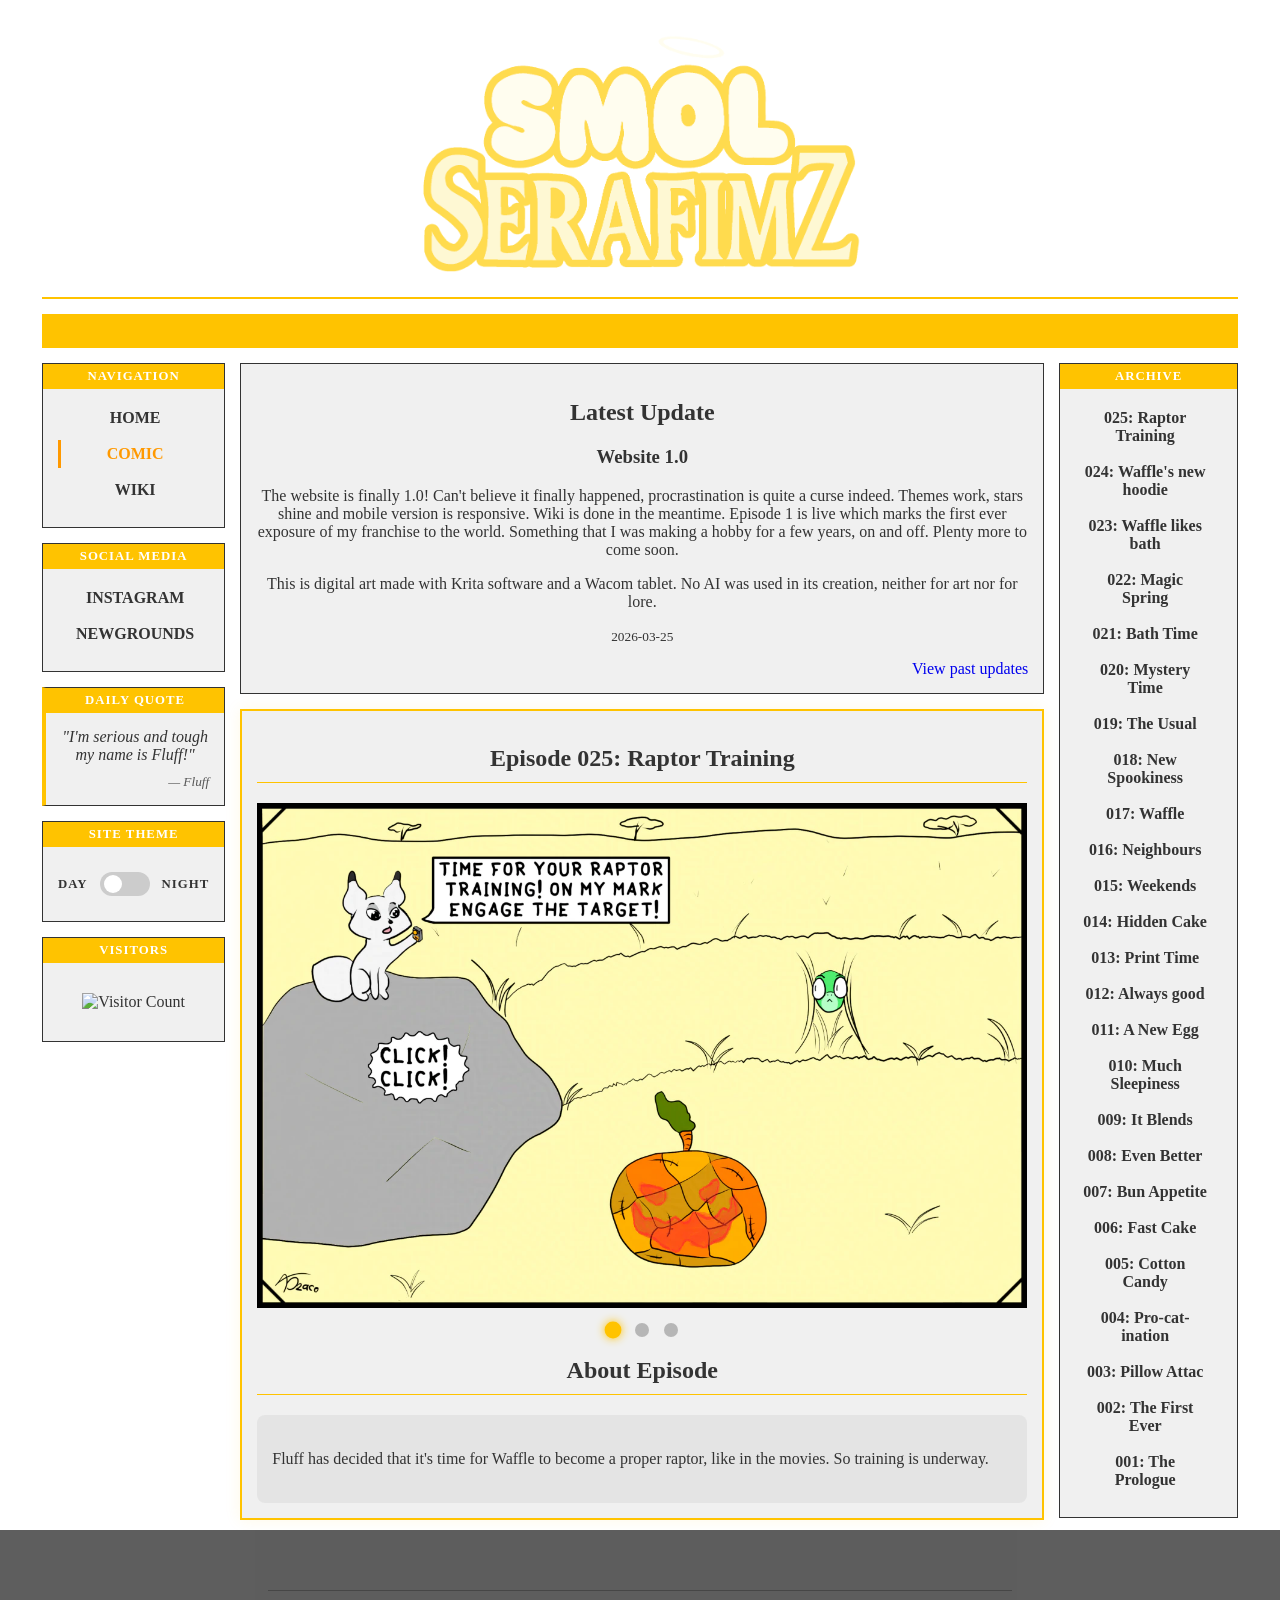
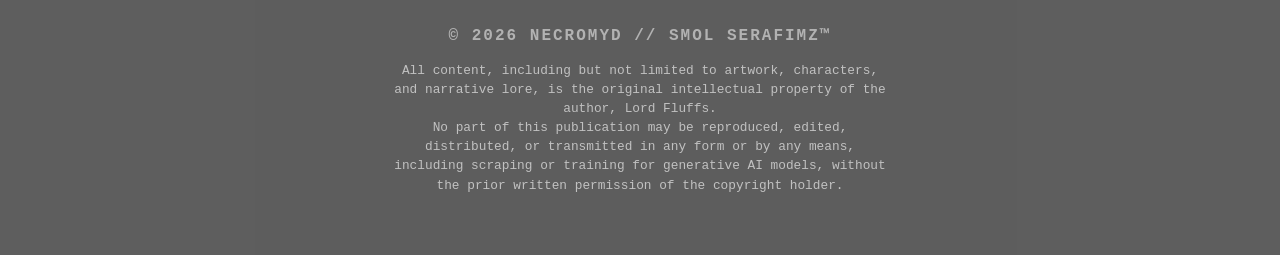
==== index.html @ febed411 "Update index.html" ====
<!DOCTYPE html>
<html lang="en">
<head>
    <meta charset="UTF-8">
    <meta name="viewport" content="width=device-width, initial-scale=1.0">
    <meta name="color-scheme" content="light dark">

    <title>Smol Serafimz | Comic</title>

    <meta name="author" content="Lord Fluffs">
    <meta name="description" content="Read the latest Smol Serafimz comic strips and explore the ongoing adventures of the Celestimals.">
    <meta name="keywords" content="Necromyd, Smol Serafimz, SmolSerafimz, Lord Fluffs, Draco, Digital Art, Indie Animation, Gnomes, Serafimz, Cozy Realm">

    <meta property="og:url" content="https://smolserafimz.github.io/comic.html">
    <meta property="og:type" content="website">
    <meta property="og:title" content="Smol Serafimz™ | Comic">
    <meta property="og:description" content="Read the latest Smol Serafimz comic strips and explore the ongoing adventures of the Celestimals.">
    <meta property="og:image" content="https://smolserafimz.github.io/assets/og-banner.webp">

    <meta name="twitter:card" content="summary_large_image">
    <meta property="twitter:domain" content="smolserafimz.github.io">
    <meta property="twitter:url" content="https://smolserafimz.github.io/comic.html">
    <meta name="twitter:title" content="Smol Serafimz™ | Comic">
    <meta name="twitter:description" content="Read the latest Smol Serafimz comic strips and explore the ongoing adventures of the Celestimals.">
    <meta name="twitter:image" content="https://smolserafimz.github.io/assets/og-banner.webp">

    <link rel="stylesheet" href="style.css">
    <link rel="icon" type="image/png" href="favicon.png">
</head>

<body>

    <div id="star-container"></div>

    <div class="site-wrapper">

        <header class="header-banner">
            <img src="assets/logo.png" alt="SmolSerafimz Logo" class="logo">
        </header>

        <div class="ticker-zone">
            <div class="ticker-text" id="universal-ticker">
                HIJINKS COMING SOON...
            </div>
        </div>

        <aside class="column">

            <div class="box">
                <div class="box-header">NAVIGATION</div>
                <ul class="nav-links">
                    <li><a href="index.html">HOME</a></li>
                    <li><a href="comic.html" class="active">COMIC</a></li>
                    <li><a href="wiki.html">WIKI</a></li>
                </ul>
            </div>

            <div class="box">
                <div class="box-header">SOCIAL MEDIA</div>
                <ul class="nav-links">
                    <li><a href="https://www.instagram.com/lordfluffs" target="_blank" rel="noopener noreferrer">INSTAGRAM</a></li>
                    <li><a href="https://lordfluffs.newgrounds.com/" target="_blank" rel="noopener noreferrer">NEWGROUNDS</a></li>
                </ul>
            </div>

            <div class="box quote-box">
                <div class="box-header">DAILY QUOTE</div>
                <p id="daily-quote">"Placeholder."</p>
                <small>— Char Name</small>
            </div>

            <div class="box">
                <div class="box-header">SITE THEME</div>
                <div class="theme-controls">
                    <span>Day</span>
                    <label class="switch">
                        <input type="checkbox" id="theme-checkbox">
                        <span class="slider"></span>
                    </label>
                    <span>Night</span>
                </div>
            </div>

            <div class="box">
                <div class="box-header">VISITORS</div>
                <div style="text-align: center; padding: 15px;">
                    <img src="https://hitscounter.dev/api/hit?url=https%3A%2F%2Fsmolserafimz.github.io%2F&label=Visitors&icon=github&color=%23ffc107&message=&style=for-the-badge&tz=Europe%2FBelgrade" alt="Visitor Count">
                </div>
            </div>

        </aside>

        <main class="column">

            <div class="box" id="latest-update">
                <h2>Latest Update</h2>

                <div id="latest-update-content"></div>

                <div class="latest-update-link">
                    <a href="comic.html?updates">View past updates</a>
                </div>
            </div>

            <div class="box featured-content">

                <h2 class="centered-header" id="episode-title">Initializing...</h2>

                <img
                    src="assets/ep21_web.webp"
                    id="main-comic-display"
                    style="width: 100%; max-width: 800px; height: auto; display: block; margin: 0 auto;"
                    alt="Comic Page"
                >

                <div class="panel-nav" id="panel-dots">
                    <span class="dot active"></span>
                    <span class="dot"></span>
                    <span class="dot"></span>
                    <span class="dot"></span>
                </div>

                <h2 class="centered-header">About Episode</h2>

                <div id="episode-about-text" class="episode-lore-box">
                    <p>Welcome to the latest entry in the chronicle...</p>
                </div>

            </div>

        </main>

        <aside class="column">

            <div class="box">
                <div class="box-header">ARCHIVE</div>
                <ul class="nav-links" id="archive-list">
                </ul>
            </div>

        </aside>

    </div>

    <footer style="text-align: center; padding: 40px 20px; opacity: 0.9; font-family: 'Courier New', Courier, monospace; color: #bbb; background: rgba(0,0,0,0.7);">

        <div style="border-top: 1px solid #333; width: 60%; margin: 20px auto; padding-top: 20px;">

            <p style="letter-spacing: 2px; color: #aaa;">
                <strong>© 2026 NECROMYD // SMOL SERAFIMZ™</strong>
            </p>

            <p style="font-size: 0.8em; max-width: 500px; margin: 10px auto; line-height: 1.5;">
                All content, including but not limited to artwork, characters, and narrative lore,
                is the original intellectual property of the author, Lord Fluffs.
                <br>
                No part of this publication may be reproduced, edited, distributed, or transmitted in any form
                or by any means, including scraping or training for generative AI models,
                without the prior written permission of the copyright holder.
            </p>

        </div>

    </footer>

    <script src="script.js"></script>

</body>
</html>
---- style.css ----
* {
    box-sizing: border-box; /* This prevents padding from adding to width */
}

:root {
    --bg-color: #ffffff;
    --text-color: #333333;
    --box-bg: #F0F0F0;
    --accent: #ffc300;
    --header-text: #ffffff;
    --star-visibility: hidden;
}

html, body {
    max-width: 100vw;
    overflow-x: hidden; 
    margin: 0;
    padding: 0;
    position: relative;
}

body {
    background-color: var(--bg-color);
    color: var(--text-color);
    /* Adding a transition ensures a smooth shift, not a jarring flash */
    transition: background-color 0.4s ease; 
}

body.dark-mode {
    --bg-color: #000814;
    --text-color: #e0e0e0;
    --box-bg: #001d3d;
    --accent: #ffc300;
    --header-text: #000000;
    --star-visibility: visible;
}

#star-container {
    position: fixed;
    top: 0;
    left: 0;
    width: 100%;
    height: 100%;
    z-index: -1;
    pointer-events: none;
    /* Remove fixed background here so it doesn't block the body */
    background: transparent; 
    overflow: hidden;
    visibility: var(--star-visibility);
}

.site-wrapper {
    display: grid;
    grid-template-columns: 1fr 4.5fr 1fr; 
    gap: 15px;
    width: 95%;
    max-width: 1400px;
    overflow-x: hidden;
    margin: 0 auto;
    padding: 10px;
    box-sizing: border-box;
}

.site-wrapper.wiki-layout {
    grid-template-columns: 250px 1fr; /* Two columns: Sidebar and expanding Center */
}

.main-content {
    display: flex;
    flex-direction: column;
    gap: 15px;
}

/* Ensure the main content in the wiki spans correctly */
.wiki-layout .main-content {
    grid-column: 2; 
}

.header-banner {
    grid-column: 1 / 4; 
    display: flex;
    justify-content: center;
    padding: 20px 0;
    border-bottom: 2px solid var(--accent);
}

.logo {
    max-width: 450px;
    height: auto;
}

.ticker-zone {
    grid-column: 1 / 4;
    background: var(--accent);
    color: var(--header-text);
    overflow: hidden; /* This acts as the 'window' */
    white-space: nowrap;
    padding: 8px 0;
    display: flex; /* Ensures the child aligns correctly */
}

.ticker-text {
    display: inline-block;
    padding-left: 100%; /* Forces the text to start completely off-screen to the right */
    font-weight: bold;
    text-transform: uppercase;
    animation: marquee 20s linear infinite; /* Adjusted speed for readability */
}

@keyframes marquee {
    0% { transform: translateX(0); }
    100% { transform: translateX(-100%); }
}

.column {
    display: flex;
    flex-direction: column;
    gap: 15px;
}

.box {
    border: 1px solid var(--text-color);
    padding: 15px;
    background: var(--box-bg);
    text-align: center;
    overflow: hidden;
}

.box-header {
    background-color: var(--accent);
    color: var(--header-text);
    margin: -15px -15px 15px -15px; 
    padding: 5px 10px;
    font-weight: bold;
    font-size: 0.8rem;
    letter-spacing: 1px;
}

.latest-update-link {
    text-align: right;
    margin-top: 15px;
}

.latest-update-link a {
    text-decoration: none;
}

.latest-update-link a:hover {
    text-decoration: underline;
}

.featured-content {
    border: 2px solid var(--accent);
    box-shadow: 0 0 15px rgba(255, 195, 0, 0.1);
}

.centered-header {
    text-align: center;
    border-bottom: 1px solid var(--accent);
    padding-bottom: 10px;
}

.nav-links {
    list-style: none;
    padding: 0;
    margin: 0;
}

.nav-links li {
    margin-bottom: 8px;
}

.nav-links a {
    text-decoration: none;
    color: var(--text-color);
    font-weight: bold;
    display: block;
    padding: 5px;
    border-left: 3px solid transparent;
    transition: all 0.2s ease;
}

.nav-links a.active {
    font-weight: bold;
    color: #ff9900;
    border-left: 3px solid #ff9900;
    padding-left: 5px;
}

.nav-links a:hover {
    background: rgba(255, 195, 0, 0.1);
    border-left: 3px solid var(--accent);
    padding-left: 10px;
    transition: all 0.2s ease;
}

#archive-list {
    max-height: 1150px;
    overflow-y: auto;
    padding-right: 10px;
}

#archive-list::-webkit-scrollbar {
    width: 8px;
}

#archive-list::-webkit-scrollbar-thumb {
    background: var(--accent);
    border-radius: 4px;
}

#archive-list::-webkit-scrollbar-track {
    background: rgba(0,0,0,0.1);
}

.panel-nav {
    display: flex;
    justify-content: center;
    gap: 15px;
    margin: 15px 0;
}

.quote-box {
    border-left: 4px solid var(--accent);
}

.quote-box p {
    margin: 10px 0;
    font-style: italic;
} /* SEALED */

.quote-box small {
    display: block;
    text-align: right;
    font-style: italic;
    opacity: 0.8;
}

/* --- THEME CONTROLS ALIGNMENT --- */
.theme-controls {
    display: flex;
    align-items: center;
    justify-content: center;
    gap: 12px;
    padding: 10px 0;
}

.theme-controls span {
    font-size: 0.8rem;
    font-weight: bold;
    text-transform: uppercase;
    letter-spacing: 1px;
}

.dot {
    display: inline-block;
    width: 14px;
    height: 14px;
    background-color: var(--text-color);
    border-radius: 50%;
    opacity: 0.3;
    cursor: pointer;
    transition: all 0.2s ease;
}

.dot.active, .dot:hover {
    background-color: var(--accent);
    opacity: 1;
    transform: scale(1.2);
    box-shadow: 0 0 8px var(--accent);
}

.switch {
    position: relative;
    display: inline-block;
    width: 50px;
    height: 24px;
}

/* Hide default HTML checkbox */
.switch input {
    opacity: 0;
    width: 0;
    height: 0;
}

/* The actual slider track */
.slider {
    position: absolute;
    cursor: pointer;
    top: 0;
    left: 0;
    right: 0;
    bottom: 0;
    background-color: #ccc; /* Grey when 'Off' (Day) */
    transition: .4s;
    border-radius: 34px;
}

/* The circle inside the slider */
.slider:before {
    position: absolute;
    content: "";
    height: 18px;
    width: 18px;
    left: 4px;
    bottom: 3px;
    background-color: white;
    transition: .4s;
    border-radius: 50%;
}

.episode-lore-box {
    text-align: left;
    padding: 15px;
    line-height: 1.6;
    background: rgba(0, 0, 0, 0.05); /* Slight tint to separate it from the art */
    border-radius: 8px;
    margin-top: 10px;
}

body.dark-mode .episode-lore-box {
    background: rgba(255, 255, 255, 0.05); /* Lighter tint for Night Mode */
}

.episode-info-zone {
    margin-top: 20px;
    padding-top: 15px;
    border-top: 1px dashed var(--accent);
    text-align: left;
}

.info-header {
    font-size: 0.9rem;
    color: var(--accent);
    text-transform: uppercase;
    letter-spacing: 1px;
    margin-bottom: 10px;
}

/* When checked (Night), change track to Gold */
input:checked + .slider {
    background-color: var(--accent);
    box-shadow: 0 0 10px var(--accent);
}

/* When checked, move the circle to the right */
input:checked + .slider:before {
    transform: translateX(24px);
}

.wiki-landing {
    display: flex;
    flex-direction: column;
    align-items: center; /* Centers the title and links */
}

.wiki-main-title {
    font-size: 3rem;
    color: var(--accent);
    letter-spacing: 5px;
    text-transform: uppercase;
    margin-bottom: 30px;
    text-align: center;
}

.wiki-body-text {
    width: 100%;
    text-align: left;
    line-height: 1.6;
    font-size: 1.2rem;
    line-height: 1.8;
    margin-bottom: 40px;
    padding: 0 30px;
    box-sizing: border-box;
}

.wiki-quick-links {
    display: flex;
    gap: 30px;
    border-top: 1px solid var(--accent);
    padding-top: 20px;
    width: 100%;
    justify-content: center;
}

.wiki-quick-links a {
    text-decoration: none;
    color: var(--text-color);
    font-weight: bold;
    letter-spacing: 2px;
    transition: color 0.3s ease;
}

.wiki-quick-links a:hover {
    color: var(--accent);
}

/* Custom Wiki Logic */
.wiki-title-centered {
    font-size: 2.5rem;
    color: var(--accent);
    text-align: center;
    border-bottom: 2px solid var(--accent);
    margin-bottom: 30px;
    padding-bottom: 15px;
    width: 100%;
    max-width: calc(100% - 60px); 
    margin: 0 auto 30px auto;
}

.wiki-profile-img {
    float: right;
    width: 200px;
    max-width: 45%; 
    height: auto;
    margin-left: 20px;
    margin-bottom: 15px;
    border: 1px solid var(--accent);
    background: var(--box-bg);
}

.wiki-contents-box {
    text-align: left;
    background: rgba(0, 0, 0, 0.05);
    border: 1px solid var(--accent);
    padding: 20px;
    margin-left: 30px;
    margin-bottom: 30px;
    font-size: 1.1rem;
    display: table; /* Shrinks to fit text width */
}

body.dark-mode .wiki-contents-box {
    background: rgba(255, 255, 255, 0.05);
}

@media (max-width: 800px) {
    .site-wrapper {
        display: flex;
        flex-direction: column;
        width: 100%;
        padding: 5px;
    }

    .wiki-quick-links {
        flex-direction: column;
        align-items: center;
        gap: 15px;
    }
    
    .wiki-body-text {
        padding: 0 15px;
        font-size: 1.1rem;
        line-height: 1.6;
    }
    
    .wiki-main-title {
        font-size: 2rem;
    }

    .wiki-profile-img {
        float: none;
        display: block;
        width: 100%;
        max-width: 100%;
        margin: 0 0 20px 0;
    }

    .header-banner, .ticker-zone {
    width: 100%; /* Ensures they span the full width of the phone screen */
    }

    body {
        background-color: var(--bg-color) !important; 
        color: var(--text-color);
    }

    body.dark-mode {
        background-color: var(--bg-color) !important;
        color: var(--text-color);
    }

/* Ensure the star container doesn't have a 'ghost' background */
#star-container {
    background-color: transparent !important;
}
}
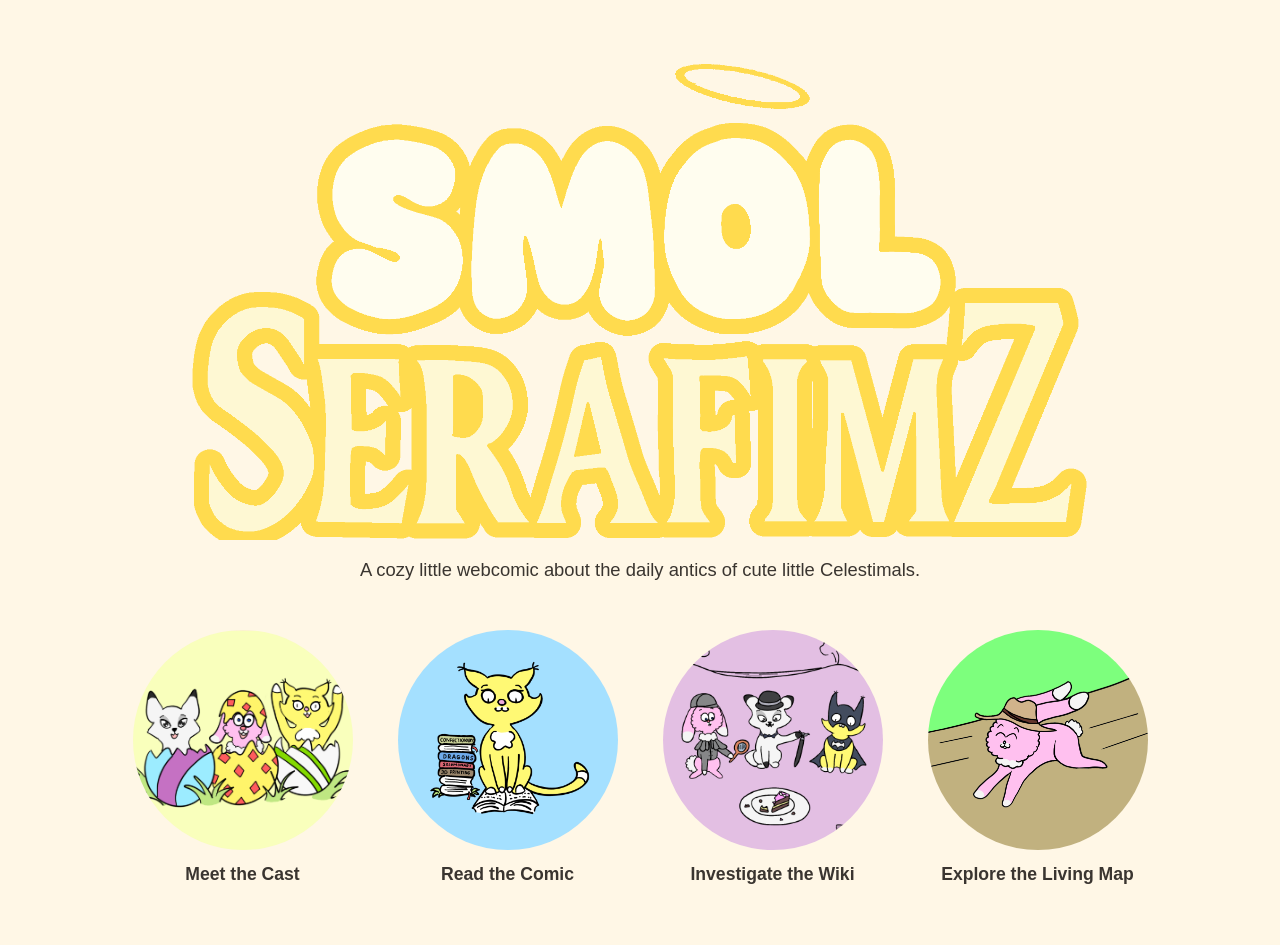
==== commit 27d6402f: "Rename welcome.html to index.html" ====
--- a/index.html
+++ b/index.html
@@ -3,167 +3,53 @@
 <head>
     <meta charset="UTF-8">
     <meta name="viewport" content="width=device-width, initial-scale=1.0">
-    <meta name="color-scheme" content="light dark">
 
-    <title>Smol Serafimz | Comic</title>
+    <title>Smol Serafimz</title>
 
-    <meta name="author" content="Lord Fluffs">
-    <meta name="description" content="Read the latest Smol Serafimz comic strips and explore the ongoing adventures of the Celestimals.">
-    <meta name="keywords" content="Necromyd, Smol Serafimz, SmolSerafimz, Lord Fluffs, Draco, Digital Art, Indie Animation, Gnomes, Serafimz, Cozy Realm">
-
-    <meta property="og:url" content="https://smolserafimz.github.io/comic.html">
-    <meta property="og:type" content="website">
-    <meta property="og:title" content="Smol Serafimz™ | Comic">
-    <meta property="og:description" content="Read the latest Smol Serafimz comic strips and explore the ongoing adventures of the Celestimals.">
-    <meta property="og:image" content="https://smolserafimz.github.io/assets/og-banner.webp">
-
-    <meta name="twitter:card" content="summary_large_image">
-    <meta property="twitter:domain" content="smolserafimz.github.io">
-    <meta property="twitter:url" content="https://smolserafimz.github.io/comic.html">
-    <meta name="twitter:title" content="Smol Serafimz™ | Comic">
-    <meta name="twitter:description" content="Read the latest Smol Serafimz comic strips and explore the ongoing adventures of the Celestimals.">
-    <meta name="twitter:image" content="https://smolserafimz.github.io/assets/og-banner.webp">
-
-    <link rel="stylesheet" href="style.css">
-    <link rel="icon" type="image/png" href="favicon.png">
+    <link rel="stylesheet" href="welcome.css">
 </head>
 
 <body>
 
-    <div id="star-container"></div>
+    <main class="welcome-page">
 
-    <div class="site-wrapper">
+        <img
+            src="assets/logo.webp"
+            class="welcome-logo"
+            alt="Smol Serafimz"
+        >
 
-        <header class="header-banner">
-            <img src="assets/logo.png" alt="SmolSerafimz Logo" class="logo">
-        </header>
+        <section class="welcome-intro">
+            <p>
+                A cozy little webcomic about the daily antics of cute little Celestimals.
+            </p>
+        </section>
 
-        <div class="ticker-zone">
-            <div class="ticker-text" id="universal-ticker">
-                HIJINKS COMING SOON...
-            </div>
-        </div>
+        <nav class="welcome-buttons" aria-label="Smol Serafimz navigation">
 
-        <aside class="column">
+            <a href="cast.html" class="welcome-button">
+                <img src="assets/button_cast.webp" alt="Meet the Cast">
+                <span>Meet the Cast</span>
+            </a>
 
-            <div class="box">
-                <div class="box-header">NAVIGATION</div>
-                <ul class="nav-links">
-                    <li><a href="index.html">HOME</a></li>
-                    <li><a href="comic.html" class="active">COMIC</a></li>
-                    <li><a href="wiki.html">WIKI</a></li>
-                </ul>
-            </div>
+            <a href="comic.html" class="welcome-button">
+                <img src="assets/button_comic.webp" alt="Read the Comic">
+                <span>Read the Comic</span>
+            </a>
 
-            <div class="box">
-                <div class="box-header">SOCIAL MEDIA</div>
-                <ul class="nav-links">
-                    <li><a href="https://www.instagram.com/lordfluffs" target="_blank" rel="noopener noreferrer">INSTAGRAM</a></li>
-                    <li><a href="https://lordfluffs.newgrounds.com/" target="_blank" rel="noopener noreferrer">NEWGROUNDS</a></li>
-                </ul>
-            </div>
+            <a href="wiki.html" class="welcome-button">
+                <img src="assets/button_wiki.webp" alt="Wiki">
+                <span>Investigate the Wiki</span>
+            </a>
 
-            <div class="box quote-box">
-                <div class="box-header">DAILY QUOTE</div>
-                <p id="daily-quote">"Placeholder."</p>
-                <small>— Char Name</small>
-            </div>
+            <a href="#" class="welcome-button">
+                <img src="assets/button_map.webp" alt="Living World Map">
+                <span>Explore the Living Map</span>
+            </a>
 
-            <div class="box">
-                <div class="box-header">SITE THEME</div>
-                <div class="theme-controls">
-                    <span>Day</span>
-                    <label class="switch">
-                        <input type="checkbox" id="theme-checkbox">
-                        <span class="slider"></span>
-                    </label>
-                    <span>Night</span>
-                </div>
-            </div>
+        </nav>
 
-            <div class="box">
-                <div class="box-header">VISITORS</div>
-                <div style="text-align: center; padding: 15px;">
-                    <img src="https://hitscounter.dev/api/hit?url=https%3A%2F%2Fsmolserafimz.github.io%2F&label=Visitors&icon=github&color=%23ffc107&message=&style=for-the-badge&tz=Europe%2FBelgrade" alt="Visitor Count">
-                </div>
-            </div>
-
-        </aside>
-
-        <main class="column">
-
-            <div class="box" id="latest-update">
-                <h2>Latest Update</h2>
-
-                <div id="latest-update-content"></div>
-
-                <div class="latest-update-link">
-                    <a href="comic.html?updates">View past updates</a>
-                </div>
-            </div>
-
-            <div class="box featured-content">
-
-                <h2 class="centered-header" id="episode-title">Initializing...</h2>
-
-                <img
-                    src="assets/ep21_web.webp"
-                    id="main-comic-display"
-                    style="width: 100%; max-width: 800px; height: auto; display: block; margin: 0 auto;"
-                    alt="Comic Page"
-                >
-
-                <div class="panel-nav" id="panel-dots">
-                    <span class="dot active"></span>
-                    <span class="dot"></span>
-                    <span class="dot"></span>
-                    <span class="dot"></span>
-                </div>
-
-                <h2 class="centered-header">About Episode</h2>
-
-                <div id="episode-about-text" class="episode-lore-box">
-                    <p>Welcome to the latest entry in the chronicle...</p>
-                </div>
-
-            </div>
-
-        </main>
-
-        <aside class="column">
-
-            <div class="box">
-                <div class="box-header">ARCHIVE</div>
-                <ul class="nav-links" id="archive-list">
-                </ul>
-            </div>
-
-        </aside>
-
-    </div>
-
-    <footer style="text-align: center; padding: 40px 20px; opacity: 0.9; font-family: 'Courier New', Courier, monospace; color: #bbb; background: rgba(0,0,0,0.7);">
-
-        <div style="border-top: 1px solid #333; width: 60%; margin: 20px auto; padding-top: 20px;">
-
-            <p style="letter-spacing: 2px; color: #aaa;">
-                <strong>© 2026 NECROMYD // SMOL SERAFIMZ™</strong>
-            </p>
-
-            <p style="font-size: 0.8em; max-width: 500px; margin: 10px auto; line-height: 1.5;">
-                All content, including but not limited to artwork, characters, and narrative lore,
-                is the original intellectual property of the author, Lord Fluffs.
-                <br>
-                No part of this publication may be reproduced, edited, distributed, or transmitted in any form
-                or by any means, including scraping or training for generative AI models,
-                without the prior written permission of the copyright holder.
-            </p>
-
-        </div>
-
-    </footer>
-
-    <script src="script.js"></script>
+    </main>
 
 </body>
 </html>
--- a/welcome.css
+++ b/welcome.css
@@ -0,0 +1,182 @@
+* {
+    box-sizing: border-box;
+}
+
+html,
+body {
+    margin: 0;
+    padding: 0;
+    min-height: 100%;
+}
+
+body {
+    background: #FFF7E6;
+    color: #3A3530;
+    font-family: Arial, Helvetica, sans-serif;
+}
+
+.welcome-page {
+    min-height: 100vh;
+
+    display: flex;
+    flex-direction: column;
+    align-items: center;
+
+    padding: 40px 30px 60px;
+}
+
+/* Logo */
+
+.welcome-logo {
+    width: min(70vw, 900px);
+    height: auto;
+    display: block;
+
+    margin-top: 20px;
+}
+
+/* Introduction */
+
+.welcome-intro {
+    width: min(700px, 90%);
+    text-align: center;
+
+    margin-top: 15px;
+    margin-bottom: 45px;
+}
+
+.welcome-intro p {
+    margin: 0;
+
+    font-size: 1.15rem;
+    line-height: 1.6;
+}
+
+/* Navigation buttons */
+
+.welcome-buttons {
+    width: min(1100px, 100%);
+
+    display: flex;
+    justify-content: center;
+    align-items: flex-start;
+
+    gap: 45px;
+}
+
+/* Individual button */
+
+.welcome-button {
+    width: 220px;
+
+    display: flex;
+    flex-direction: column;
+    align-items: center;
+
+    color: #3A3530;
+    text-decoration: none;
+
+    transition:
+        transform 0.2s ease,
+        filter 0.2s ease;
+}
+
+.welcome-button img {
+    width: 220px;
+    height: 220px;
+
+    display: block;
+
+    object-fit: cover;
+
+    border-radius: 50%;
+}
+
+.welcome-button span {
+    margin-top: 14px;
+
+    font-size: 1.1rem;
+    font-weight: bold;
+
+    text-align: center;
+}
+
+/* Hover */
+
+.welcome-button:hover {
+    transform: translateY(-8px);
+    filter: brightness(1.04);
+}
+
+.welcome-button:hover span {
+    text-decoration: underline;
+}
+
+/* Mobile */
+
+@media (max-width: 900px) {
+
+    .welcome-page {
+        padding: 25px 20px 45px;
+    }
+
+    .welcome-logo {
+        width: min(85vw, 650px);
+    }
+
+    .welcome-intro {
+        margin-top: 10px;
+        margin-bottom: 35px;
+    }
+
+    .welcome-buttons {
+        display: grid;
+        grid-template-columns: repeat(2, 1fr);
+        gap: 35px 25px;
+        max-width: 600px;
+    }
+
+    .welcome-button {
+        width: 100%;
+    }
+
+    .welcome-button img {
+        width: min(35vw, 180px);
+        height: min(35vw, 180px);
+    }
+}
+
+@media (max-width: 500px) {
+
+    .welcome-page {
+        padding: 20px 15px 40px;
+    }
+
+    .welcome-logo {
+        width: 95vw;
+    }
+
+    .welcome-intro {
+        width: 95%;
+        margin-bottom: 30px;
+    }
+
+    .welcome-intro p {
+        font-size: 1rem;
+        line-height: 1.5;
+    }
+
+    .welcome-buttons {
+        gap: 30px 15px;
+    }
+
+    .welcome-button img {
+        width: 140px;
+        height: 140px;
+    }
+
+    .welcome-button span {
+        margin-top: 10px;
+        font-size: 0.95rem;
+    }
+}
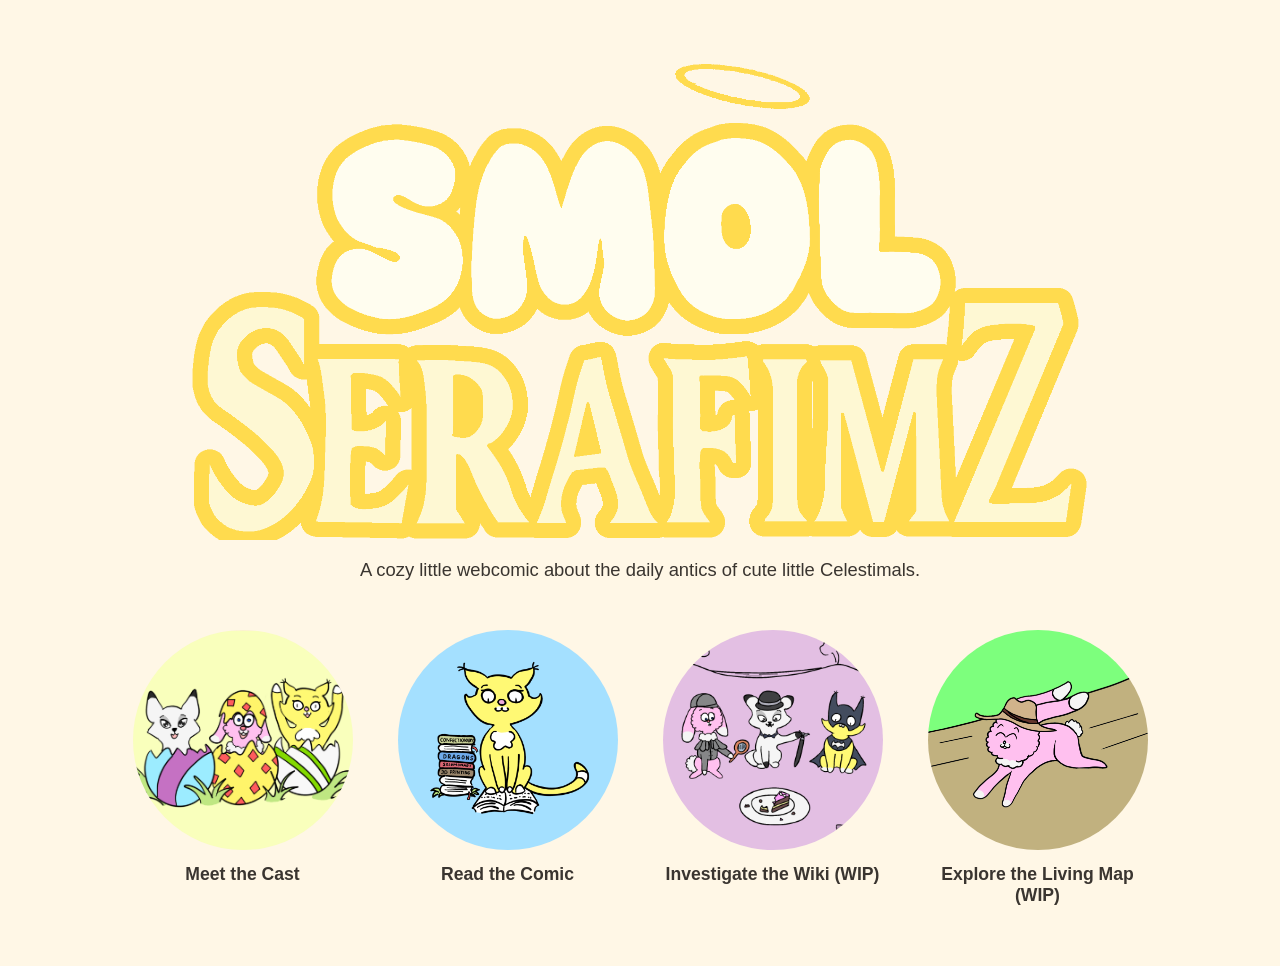
==== commit 467dc8c9: "Update index.html" ====
--- a/index.html
+++ b/index.html
@@ -39,12 +39,12 @@
 
             <a href="wiki.html" class="welcome-button">
                 <img src="assets/button_wiki.webp" alt="Wiki">
-                <span>Investigate the Wiki</span>
+                <span>Investigate the Wiki (WIP)</span>
             </a>
 
             <a href="#" class="welcome-button">
                 <img src="assets/button_map.webp" alt="Living World Map">
-                <span>Explore the Living Map</span>
+                <span>Explore the Living Map (WIP)</span>
             </a>
 
         </nav>
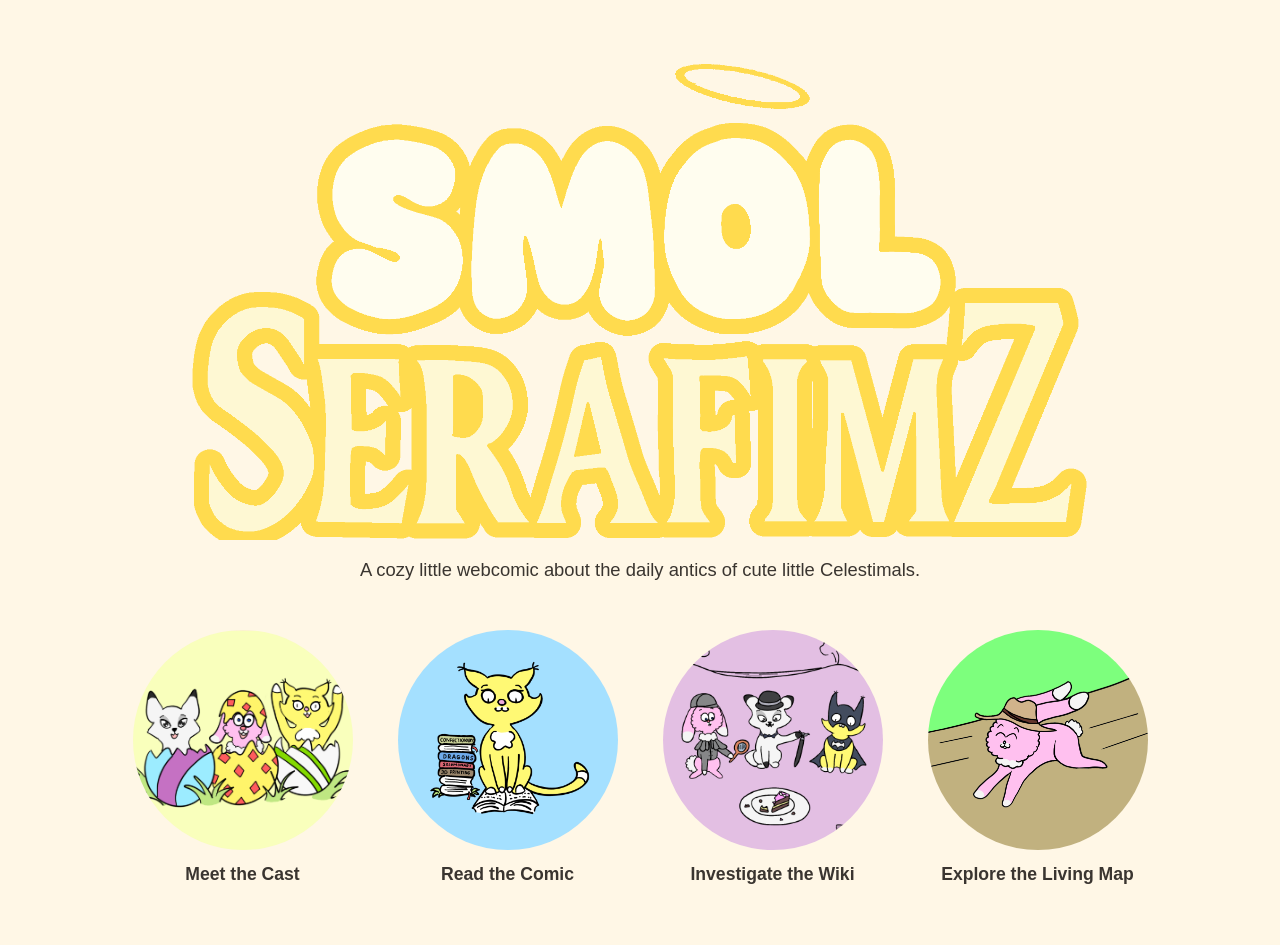
==== commit 3ebe7b72: "Update index.html" ====
--- a/index.html
+++ b/index.html
@@ -3,10 +3,12 @@
 <head>
     <meta charset="UTF-8">
     <meta name="viewport" content="width=device-width, initial-scale=1.0">
+    <meta name="google-site-verification" content="-PoJqxdQ2tP7POyIIVJxYUB0MdLXgz59FNcB9UWa3ks" />
 
     <title>Smol Serafimz</title>
 
     <link rel="stylesheet" href="welcome.css">
+    <link rel="icon" type="image/png" href="favicon.png">
 </head>
 
 <body>
@@ -39,12 +41,12 @@
 
             <a href="wiki.html" class="welcome-button">
                 <img src="assets/button_wiki.webp" alt="Wiki">
-                <span>Investigate the Wiki (WIP)</span>
+                <span>Investigate the Wiki</span>
             </a>
 
             <a href="#" class="welcome-button">
                 <img src="assets/button_map.webp" alt="Living World Map">
-                <span>Explore the Living Map (WIP)</span>
+                <span>Explore the Living Map</span>
             </a>
 
         </nav>
